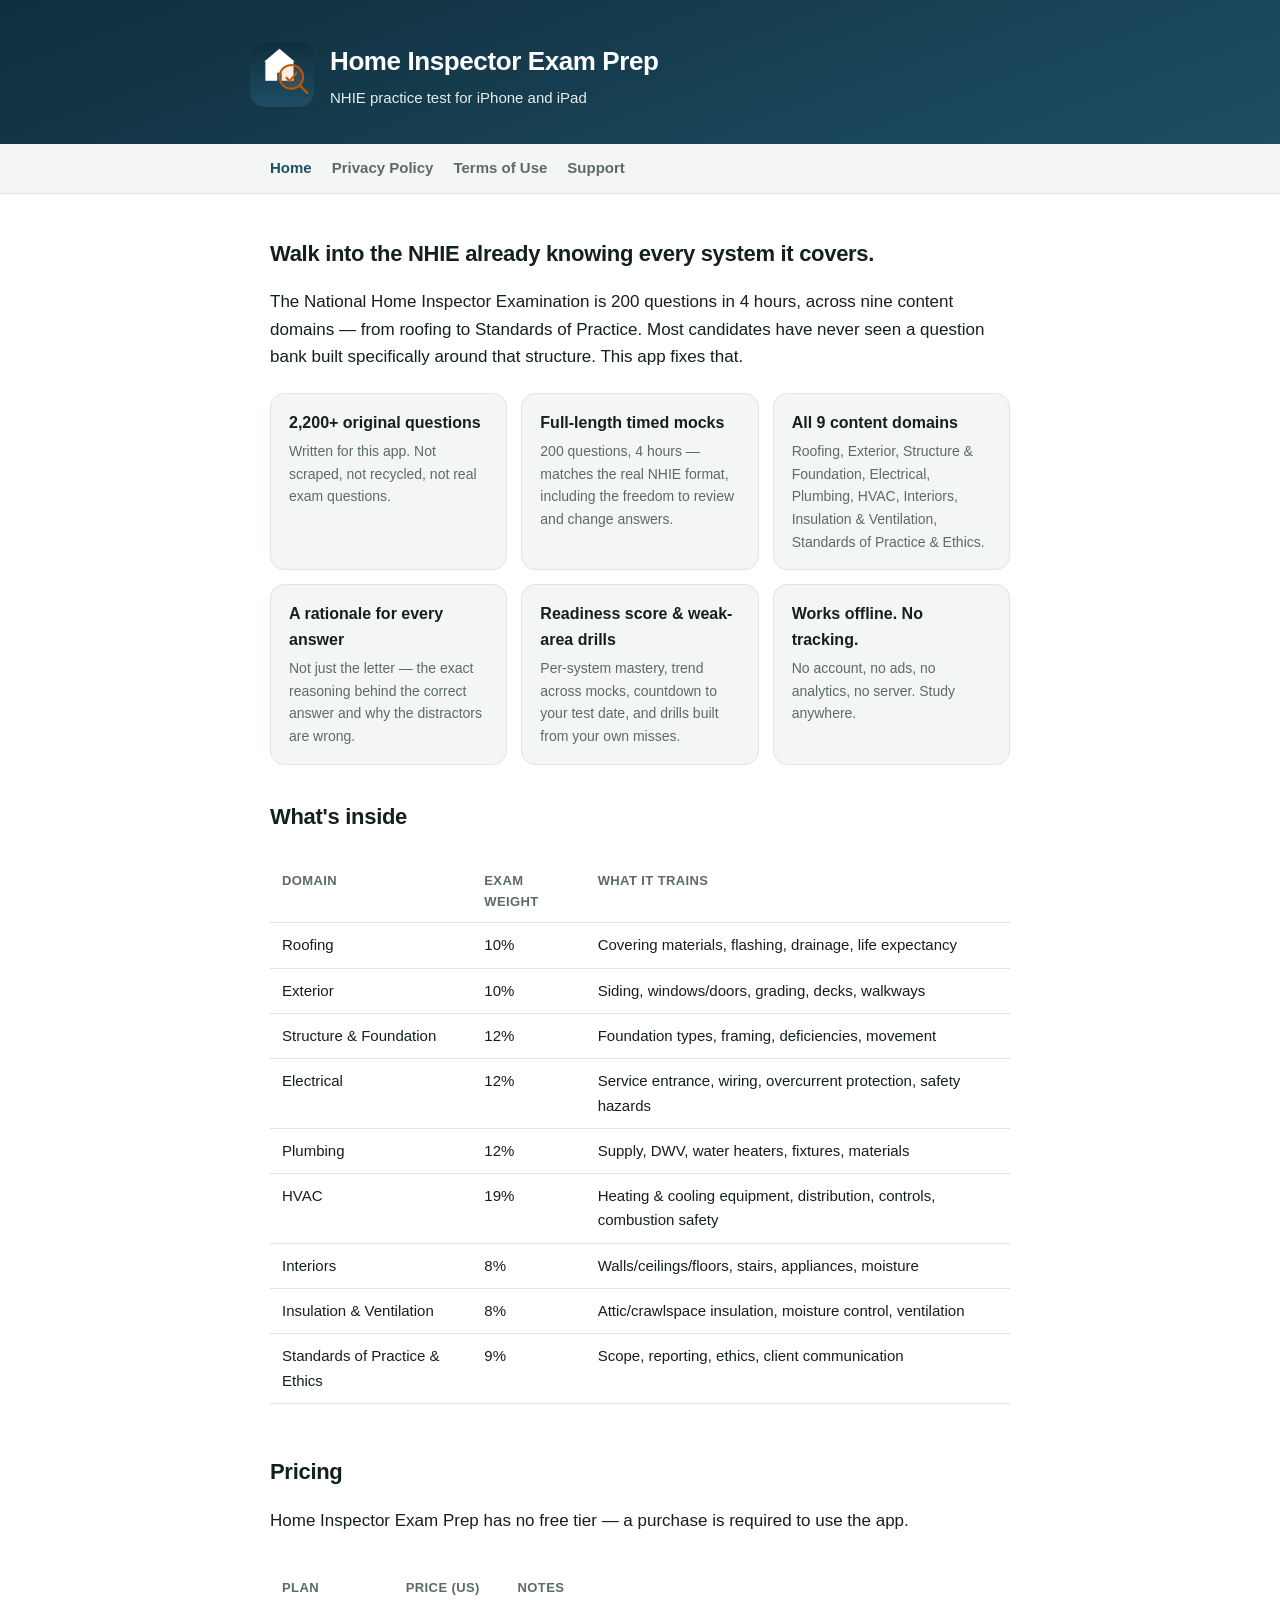
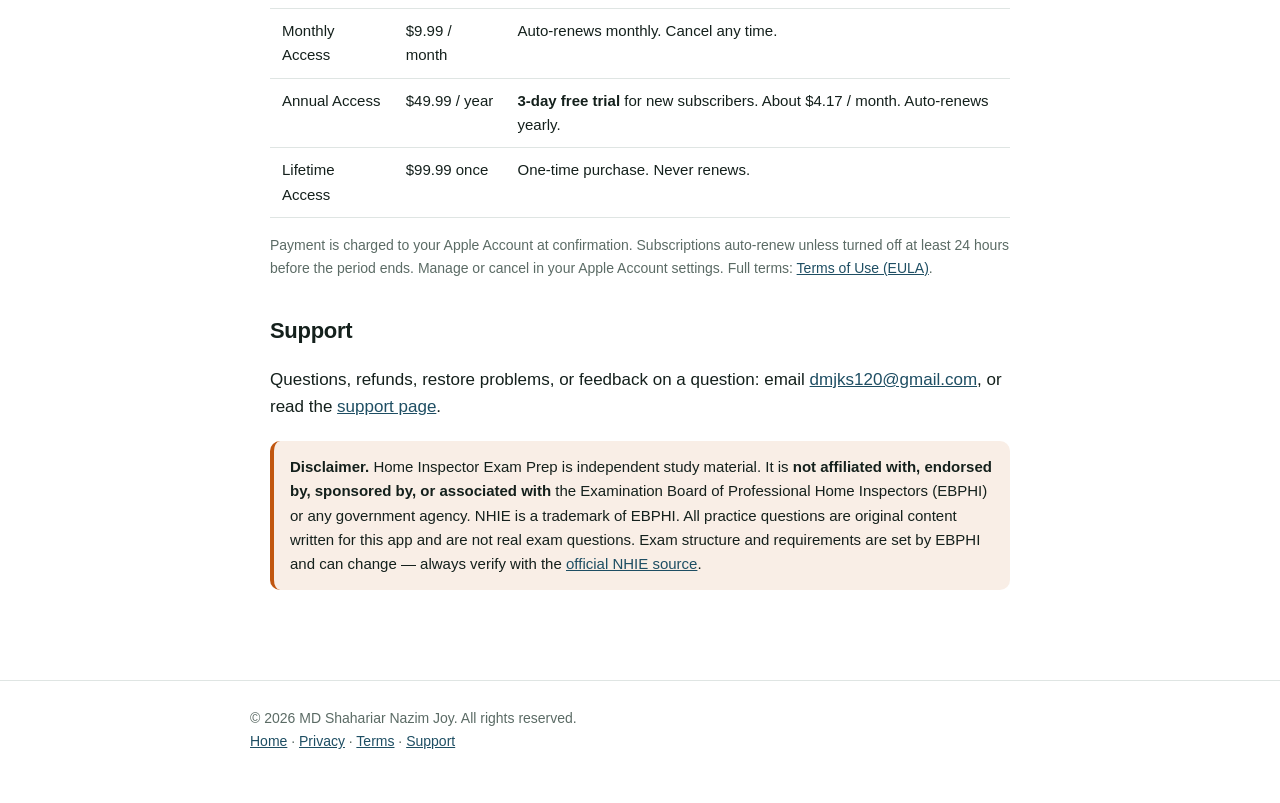
==== index.html @ d9a2908e "Home Inspector Exam Prep — privacy policy, terms of use, and support pages" ====
<!DOCTYPE html>
<html lang="en">
<head>
<meta charset="utf-8">
<meta name="viewport" content="width=device-width, initial-scale=1">
<title>Home Inspector Exam Prep — NHIE Practice Test for iPhone &amp; iPad</title>
<meta name="description" content="Prepare for the National Home Inspector Examination (NHIE). 2,200+ original practice questions across all 9 content domains. Full-length timed mocks. Works offline. iPhone and iPad.">
<meta property="og:title" content="Home Inspector Exam Prep — NHIE Practice Test 2026">
<meta property="og:description" content="2,200+ original practice questions, full-length timed mocks, readiness tracking, and spaced-repetition flashcards. Works offline.">
<meta property="og:type" content="website">
<link rel="stylesheet" href="style.css">
<link rel="icon" href="icon.png">
</head>
<body>

<header class="site">
  <div class="inner">
    <img class="logo" src="icon.png" alt="Home Inspector Exam Prep app icon">
    <div>
      <h1>Home Inspector Exam Prep</h1>
      <p class="tag">NHIE practice test for iPhone and iPad</p>
    </div>
  </div>
</header>

<nav class="site">
  <ul>
    <li><a href="index.html" aria-current="page">Home</a></li>
    <li><a href="privacy.html">Privacy Policy</a></li>
    <li><a href="terms.html">Terms of Use</a></li>
    <li><a href="support.html">Support</a></li>
  </ul>
</nav>

<main>

  <h2 style="margin-top:8px">Walk into the NHIE already knowing every system it covers.</h2>
  <p>
    The National Home Inspector Examination is 200 questions in 4 hours, across nine content domains — from roofing to
    Standards of Practice. Most candidates have never seen a question bank built specifically around that structure. This app
    fixes that.
  </p>

  <div class="features">
    <div class="feature">
      <h3>2,200+ original questions</h3>
      <p>Written for this app. Not scraped, not recycled, not real exam questions.</p>
    </div>
    <div class="feature">
      <h3>Full-length timed mocks</h3>
      <p>200 questions, 4 hours — matches the real NHIE format, including the freedom to review and change answers.</p>
    </div>
    <div class="feature">
      <h3>All 9 content domains</h3>
      <p>Roofing, Exterior, Structure &amp; Foundation, Electrical, Plumbing, HVAC, Interiors, Insulation &amp; Ventilation, Standards of Practice &amp; Ethics.</p>
    </div>
    <div class="feature">
      <h3>A rationale for every answer</h3>
      <p>Not just the letter — the exact reasoning behind the correct answer and why the distractors are wrong.</p>
    </div>
    <div class="feature">
      <h3>Readiness score &amp; weak-area drills</h3>
      <p>Per-system mastery, trend across mocks, countdown to your test date, and drills built from your own misses.</p>
    </div>
    <div class="feature">
      <h3>Works offline. No tracking.</h3>
      <p>No account, no ads, no analytics, no server. Study anywhere.</p>
    </div>
  </div>

  <h2>What's inside</h2>
  <div class="table-wrap">
  <table>
    <tr><th>Domain</th><th>Exam weight</th><th>What it trains</th></tr>
    <tr><td>Roofing</td><td>10%</td><td>Covering materials, flashing, drainage, life expectancy</td></tr>
    <tr><td>Exterior</td><td>10%</td><td>Siding, windows/doors, grading, decks, walkways</td></tr>
    <tr><td>Structure &amp; Foundation</td><td>12%</td><td>Foundation types, framing, deficiencies, movement</td></tr>
    <tr><td>Electrical</td><td>12%</td><td>Service entrance, wiring, overcurrent protection, safety hazards</td></tr>
    <tr><td>Plumbing</td><td>12%</td><td>Supply, DWV, water heaters, fixtures, materials</td></tr>
    <tr><td>HVAC</td><td>19%</td><td>Heating &amp; cooling equipment, distribution, controls, combustion safety</td></tr>
    <tr><td>Interiors</td><td>8%</td><td>Walls/ceilings/floors, stairs, appliances, moisture</td></tr>
    <tr><td>Insulation &amp; Ventilation</td><td>8%</td><td>Attic/crawlspace insulation, moisture control, ventilation</td></tr>
    <tr><td>Standards of Practice &amp; Ethics</td><td>9%</td><td>Scope, reporting, ethics, client communication</td></tr>
  </table>
  </div>

  <h2>Pricing</h2>
  <p>Home Inspector Exam Prep has no free tier — a purchase is required to use the app.</p>
  <div class="table-wrap">
  <table>
    <tr><th>Plan</th><th>Price (US)</th><th>Notes</th></tr>
    <tr><td>Monthly Access</td><td>$9.99 / month</td><td>Auto-renews monthly. Cancel any time.</td></tr>
    <tr><td>Annual Access</td><td>$49.99 / year</td><td><strong>3-day free trial</strong> for new subscribers. About $4.17 / month. Auto-renews yearly.</td></tr>
    <tr><td>Lifetime Access</td><td>$99.99 once</td><td>One-time purchase. Never renews.</td></tr>
  </table>
  </div>
  <p class="meta">
    Payment is charged to your Apple Account at confirmation. Subscriptions auto-renew unless turned off at least 24 hours before
    the period ends. Manage or cancel in your Apple Account settings. Full terms: <a href="terms.html">Terms of Use (EULA)</a>.
  </p>

  <h2>Support</h2>
  <p>
    Questions, refunds, restore problems, or feedback on a question: email
    <a href="mailto:dmjks120@gmail.com">dmjks120@gmail.com</a>, or read the <a href="support.html">support page</a>.
  </p>

  <div class="disclaimer">
    <strong>Disclaimer.</strong> Home Inspector Exam Prep is independent study material. It is <strong>not affiliated with, endorsed
    by, sponsored by, or associated with</strong> the Examination Board of Professional Home Inspectors (EBPHI) or any government
    agency. NHIE is a trademark of EBPHI. All practice questions are original content written for this app and are not real
    exam questions. Exam structure and requirements are set by EBPHI and can change — always verify with the
    <a href="https://nationalhomeinspectorexam.org/" rel="noopener">official NHIE source</a>.
  </div>
</main>

<footer class="site">
  <div class="inner">
    © 2026 MD Shahariar Nazim Joy. All rights reserved.<br>
    <a href="index.html">Home</a> · <a href="privacy.html">Privacy</a> · <a href="terms.html">Terms</a> · <a href="support.html">Support</a>
  </div>
</footer>

</body>
</html>
---- style.css ----
:root {
  --brand: #1E4E63;
  --brand-deep: #0F2E3D;
  --accent: #C1560F;
  --bg: #ffffff;
  --surface: #f4f6f5;
  --text: #14201c;
  --muted: #5b6b65;
  --border: #dfe5e3;
  --radius: 14px;
  --max: 780px;
}

@media (prefers-color-scheme: dark) {
  :root {
    --brand: #5AB4D6;
    --brand-deep: #0F2E3D;
    --accent: #F08A42;
    --bg: #0e1412;
    --surface: #161d1a;
    --text: #e9efec;
    --muted: #9fb0aa;
    --border: #26302c;
  }
}

* { box-sizing: border-box; }

body {
  margin: 0;
  font-family: -apple-system, BlinkMacSystemFont, "Segoe UI", Roboto, "Helvetica Neue", Arial, sans-serif;
  font-size: 17px;
  line-height: 1.62;
  color: var(--text);
  background: var(--bg);
  -webkit-font-smoothing: antialiased;
}

header.site {
  background: linear-gradient(160deg, var(--brand-deep), var(--brand));
  color: #fff;
  padding: 40px 20px 34px;
}

header.site .inner {
  max-width: var(--max);
  margin: 0 auto;
  display: flex;
  align-items: center;
  gap: 16px;
  flex-wrap: wrap;
}

header.site img.logo {
  width: 64px;
  height: 64px;
  border-radius: 15px;
  flex: none;
}

header.site h1 {
  margin: 0;
  font-size: 26px;
  letter-spacing: -0.4px;
  color: #fff;
}

header.site p.tag {
  margin: 4px 0 0;
  opacity: 0.9;
  font-size: 15px;
  color: #fff;
}

nav.site {
  background: var(--surface);
  border-bottom: 1px solid var(--border);
  position: sticky;
  top: 0;
  z-index: 10;
}

nav.site ul {
  max-width: var(--max);
  margin: 0 auto;
  padding: 0 20px;
  list-style: none;
  display: flex;
  gap: 20px;
  overflow-x: auto;
}

nav.site a {
  display: block;
  padding: 12px 0;
  color: var(--muted);
  text-decoration: none;
  font-size: 15px;
  font-weight: 600;
  white-space: nowrap;
}

nav.site a:hover, nav.site a[aria-current="page"] {
  color: var(--brand);
}

main {
  max-width: var(--max);
  margin: 0 auto;
  padding: 34px 20px 70px;
}

h2 {
  font-size: 22px;
  letter-spacing: -0.3px;
  margin: 34px 0 10px;
  color: var(--text);
}

h3 {
  font-size: 18px;
  margin: 24px 0 8px;
  color: var(--text);
}

p, li { color: var(--text); }

a { color: var(--brand); }

.meta {
  color: var(--muted);
  font-size: 14px;
  margin-top: 0;
}

.card {
  background: var(--surface);
  border: 1px solid var(--border);
  border-radius: var(--radius);
  padding: 18px 20px;
  margin: 18px 0;
}

.card.highlight {
  border-left: 4px solid var(--accent);
}

table {
  width: 100%;
  border-collapse: collapse;
  margin: 16px 0;
  font-size: 15px;
}

.table-wrap { overflow-x: auto; }

th, td {
  text-align: left;
  padding: 10px 12px;
  border-bottom: 1px solid var(--border);
  vertical-align: top;
}

th {
  font-weight: 700;
  color: var(--muted);
  font-size: 13px;
  text-transform: uppercase;
  letter-spacing: 0.4px;
}

ul.plain { padding-left: 20px; }

.btn {
  display: inline-block;
  background: var(--brand);
  color: #fff !important;
  text-decoration: none;
  font-weight: 700;
  padding: 12px 22px;
  border-radius: 12px;
  margin-top: 10px;
}

footer.site {
  border-top: 1px solid var(--border);
  padding: 26px 20px 50px;
  color: var(--muted);
  font-size: 14px;
}

footer.site .inner {
  max-width: var(--max);
  margin: 0 auto;
}

.disclaimer {
  background: rgba(193, 86, 15, 0.10);
  border-left: 4px solid var(--accent);
  border-radius: 10px;
  padding: 14px 16px;
  font-size: 15px;
  margin: 20px 0;
}

.features {
  display: grid;
  grid-template-columns: repeat(auto-fit, minmax(220px, 1fr));
  gap: 14px;
  margin: 22px 0;
}

.feature {
  background: var(--surface);
  border: 1px solid var(--border);
  border-radius: var(--radius);
  padding: 16px 18px;
}

.feature h3 { margin: 0 0 4px; font-size: 16px; }
.feature p { margin: 0; font-size: 14px; color: var(--muted); }

img { max-width: 100%; height: auto; }
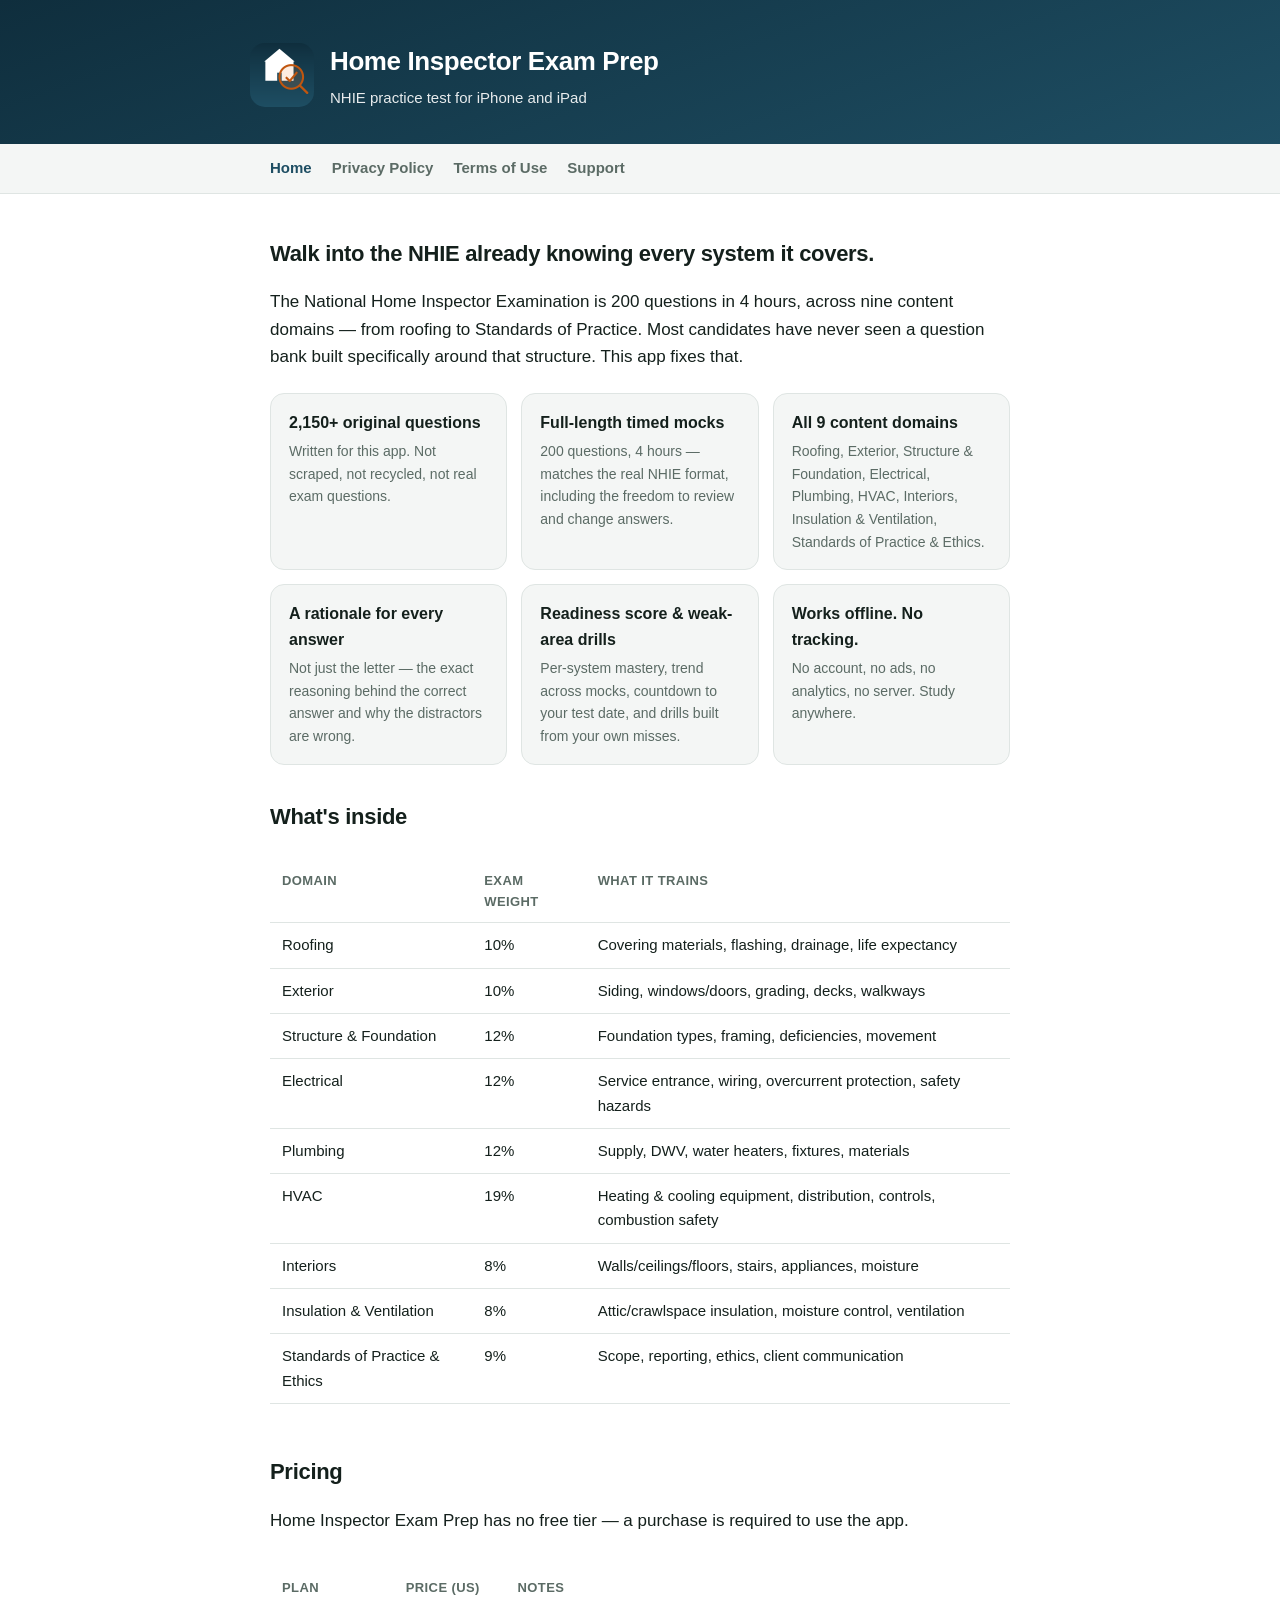
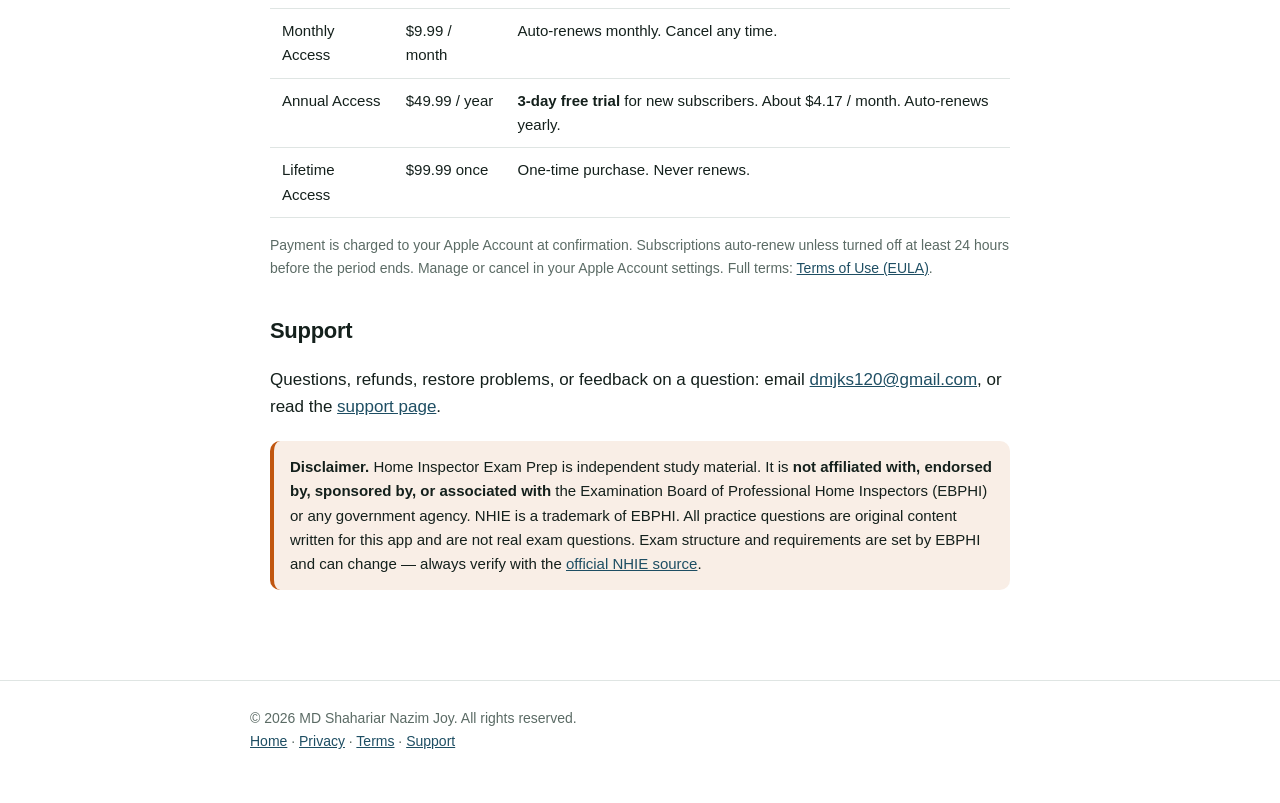
==== commit c2342cbc: "Correct question count to 2,150 (matches shipped bank)" ====
--- a/index.html
+++ b/index.html
@@ -4,9 +4,9 @@
 <meta charset="utf-8">
 <meta name="viewport" content="width=device-width, initial-scale=1">
 <title>Home Inspector Exam Prep — NHIE Practice Test for iPhone &amp; iPad</title>
-<meta name="description" content="Prepare for the National Home Inspector Examination (NHIE). 2,200+ original practice questions across all 9 content domains. Full-length timed mocks. Works offline. iPhone and iPad.">
+<meta name="description" content="Prepare for the National Home Inspector Examination (NHIE). 2,150+ original practice questions across all 9 content domains. Full-length timed mocks. Works offline. iPhone and iPad.">
 <meta property="og:title" content="Home Inspector Exam Prep — NHIE Practice Test 2026">
-<meta property="og:description" content="2,200+ original practice questions, full-length timed mocks, readiness tracking, and spaced-repetition flashcards. Works offline.">
+<meta property="og:description" content="2,150+ original practice questions, full-length timed mocks, readiness tracking, and spaced-repetition flashcards. Works offline.">
 <meta property="og:type" content="website">
 <link rel="stylesheet" href="style.css">
 <link rel="icon" href="icon.png">
@@ -43,7 +43,7 @@
 
   <div class="features">
     <div class="feature">
-      <h3>2,200+ original questions</h3>
+      <h3>2,150+ original questions</h3>
       <p>Written for this app. Not scraped, not recycled, not real exam questions.</p>
     </div>
     <div class="feature">
